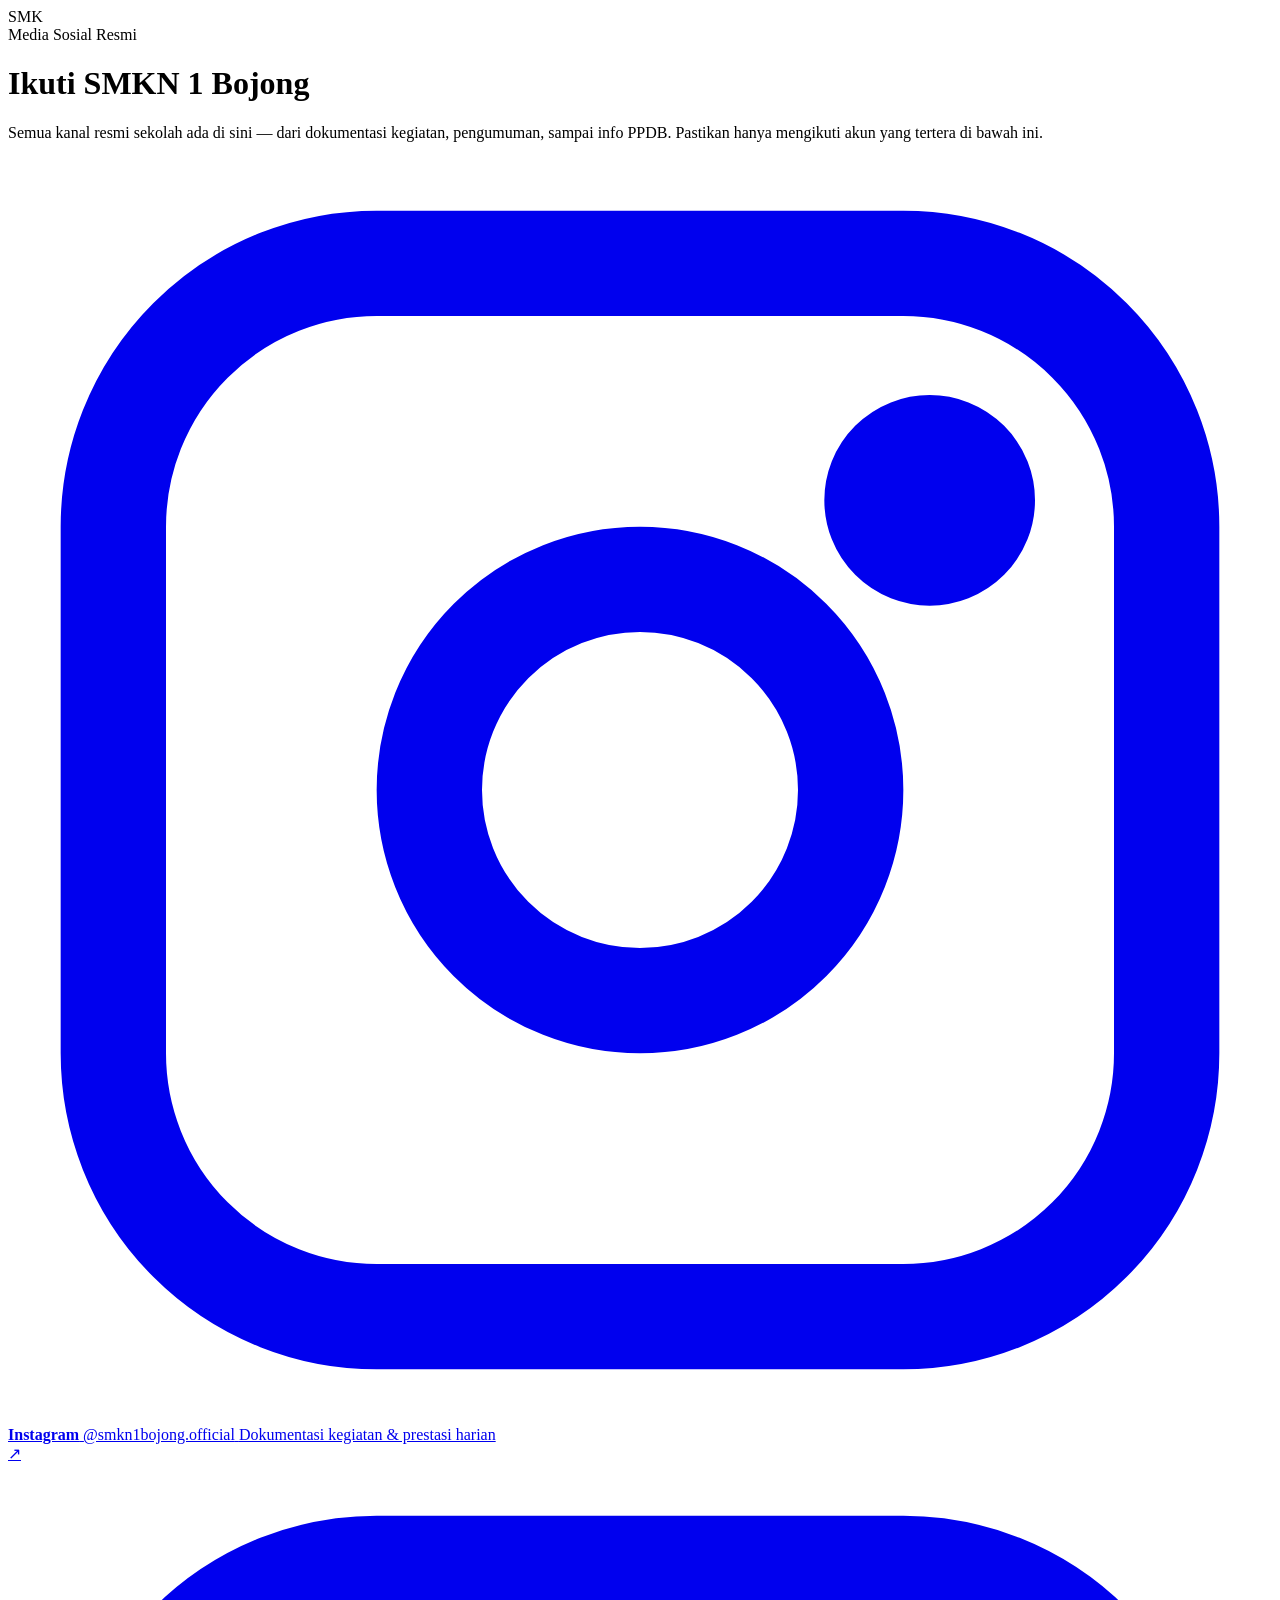
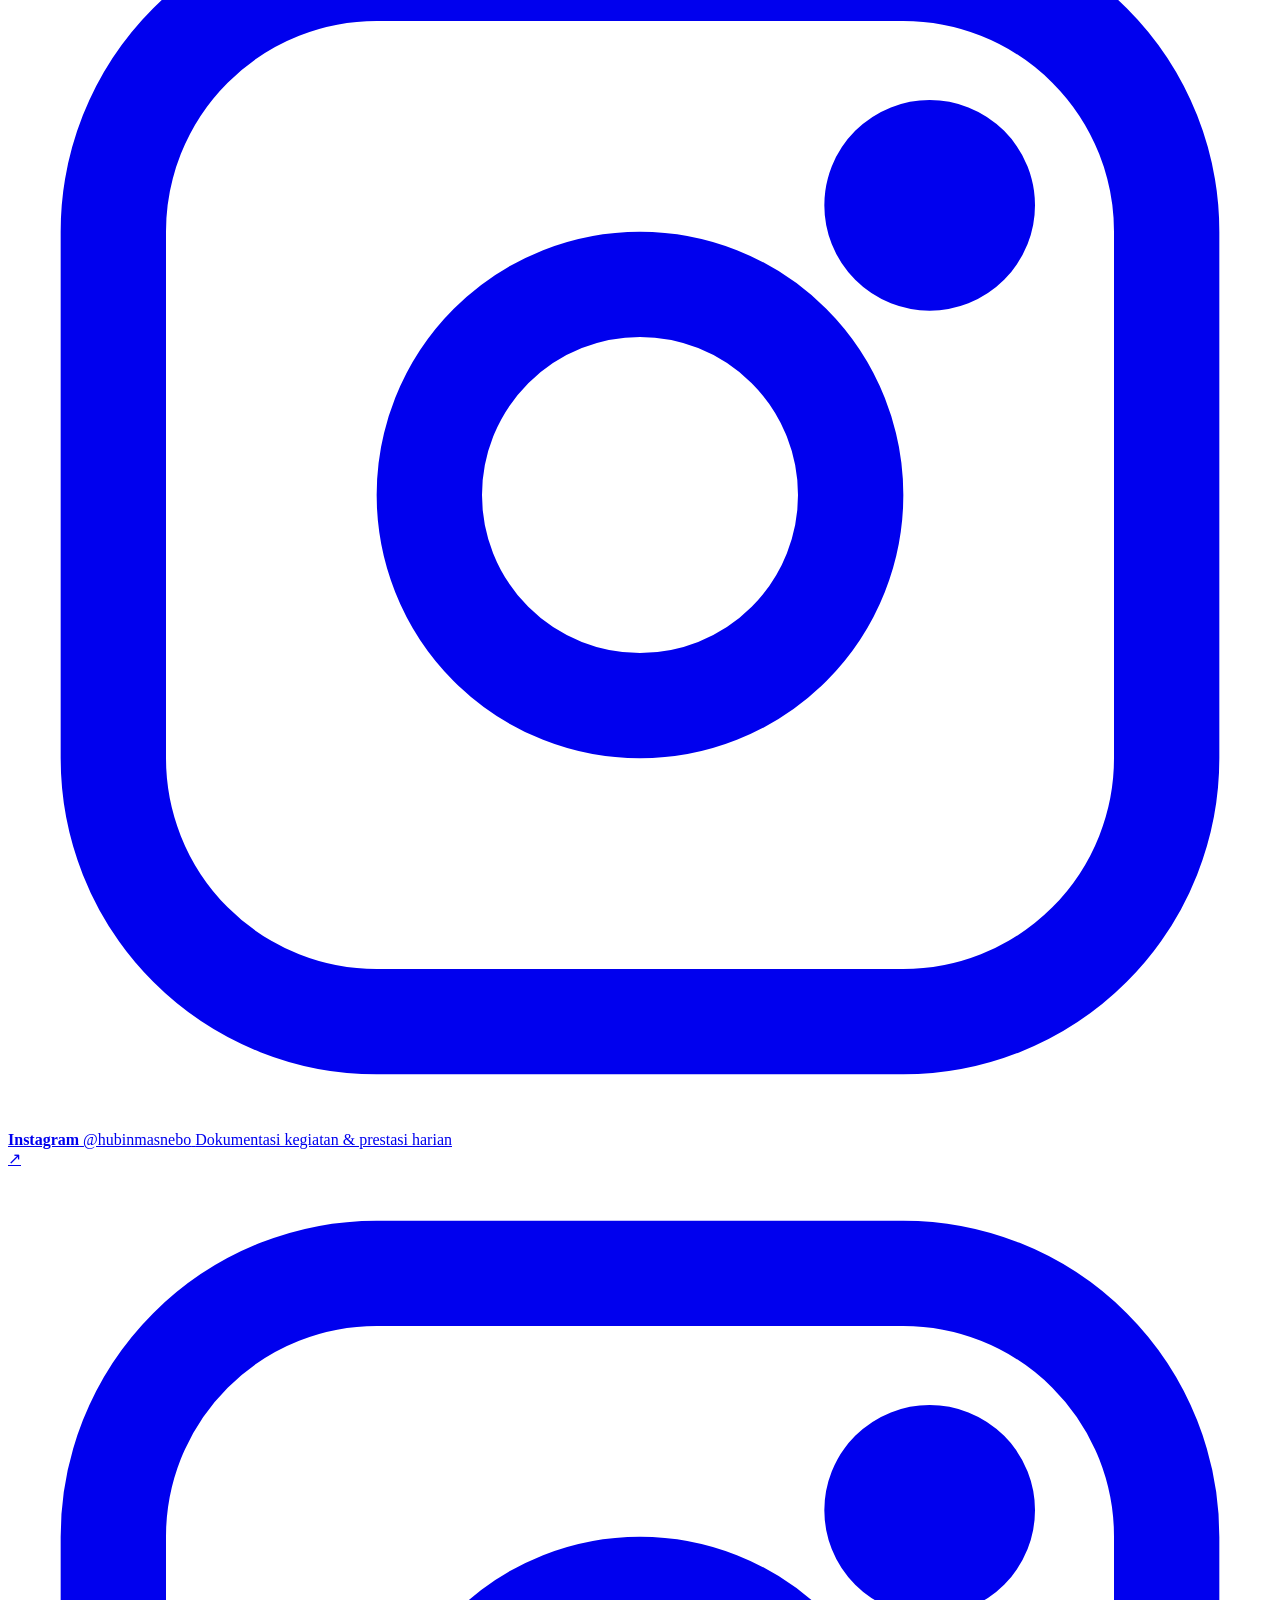
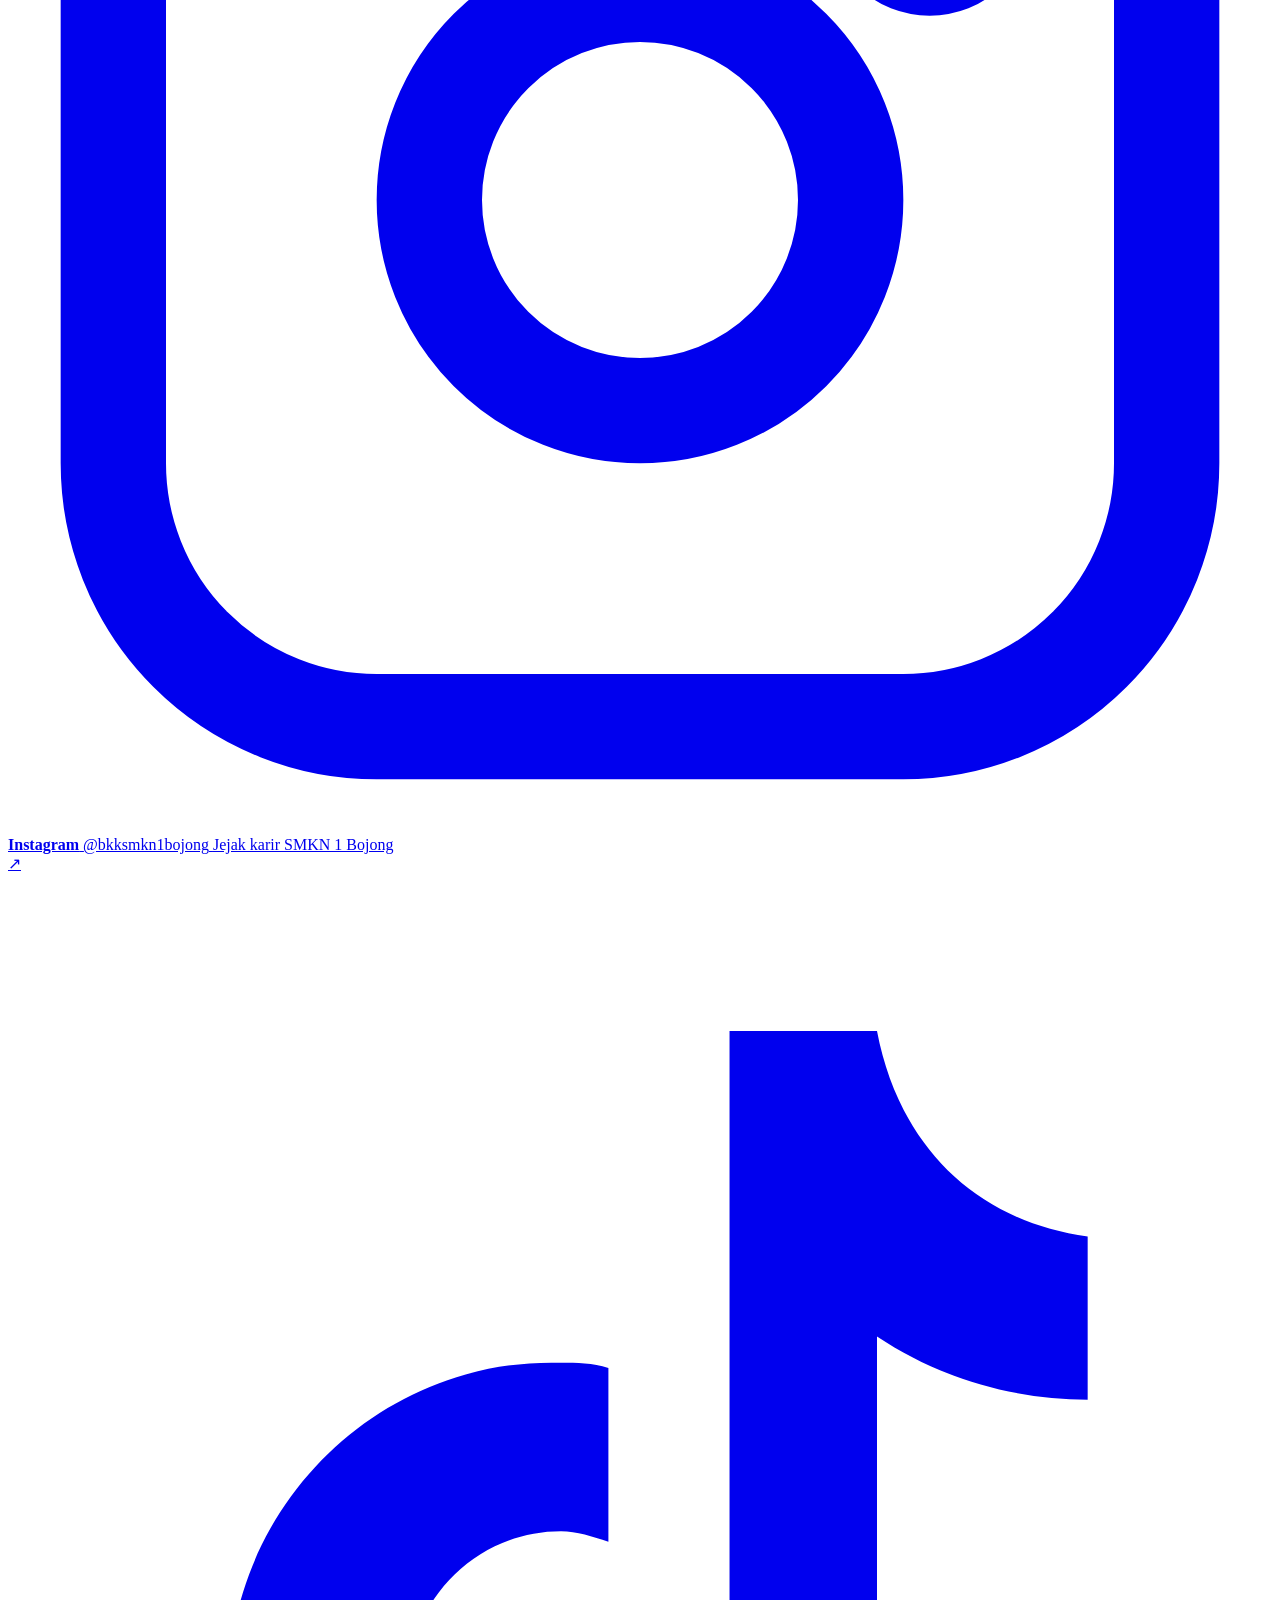
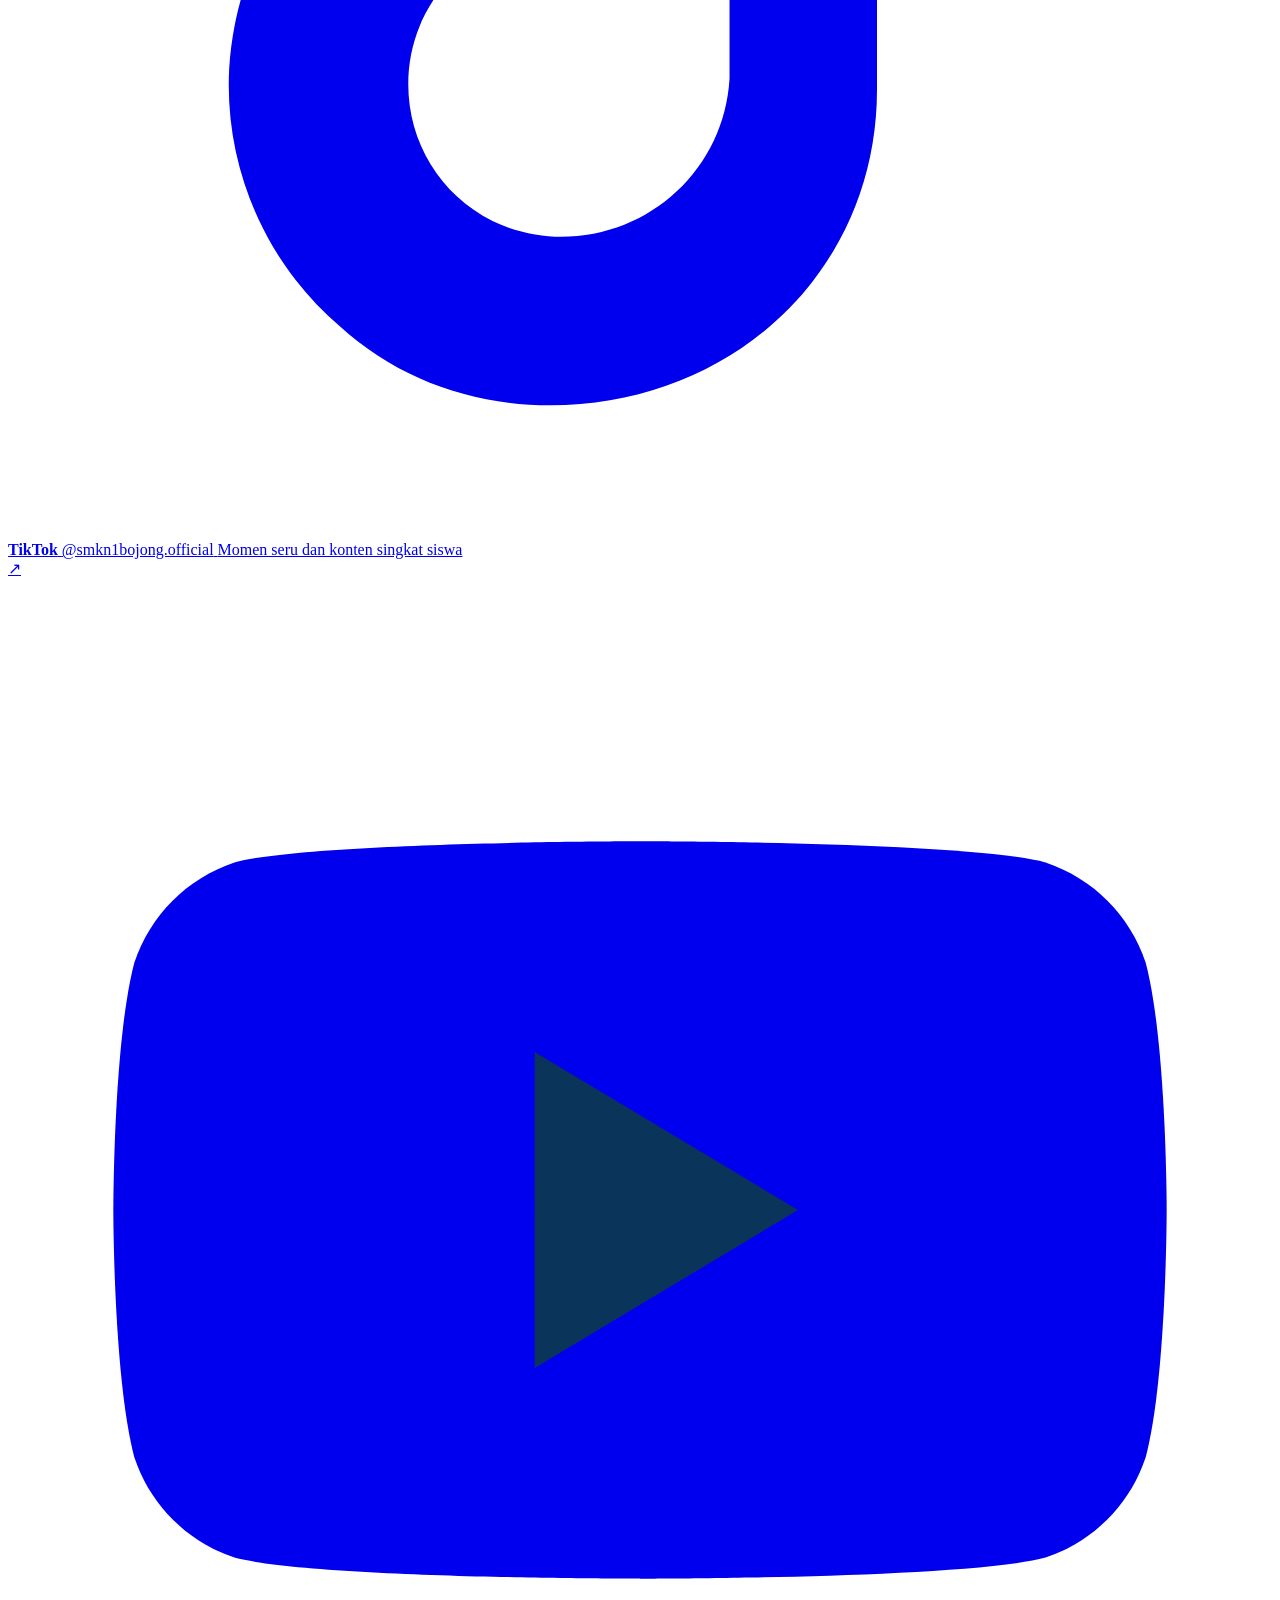
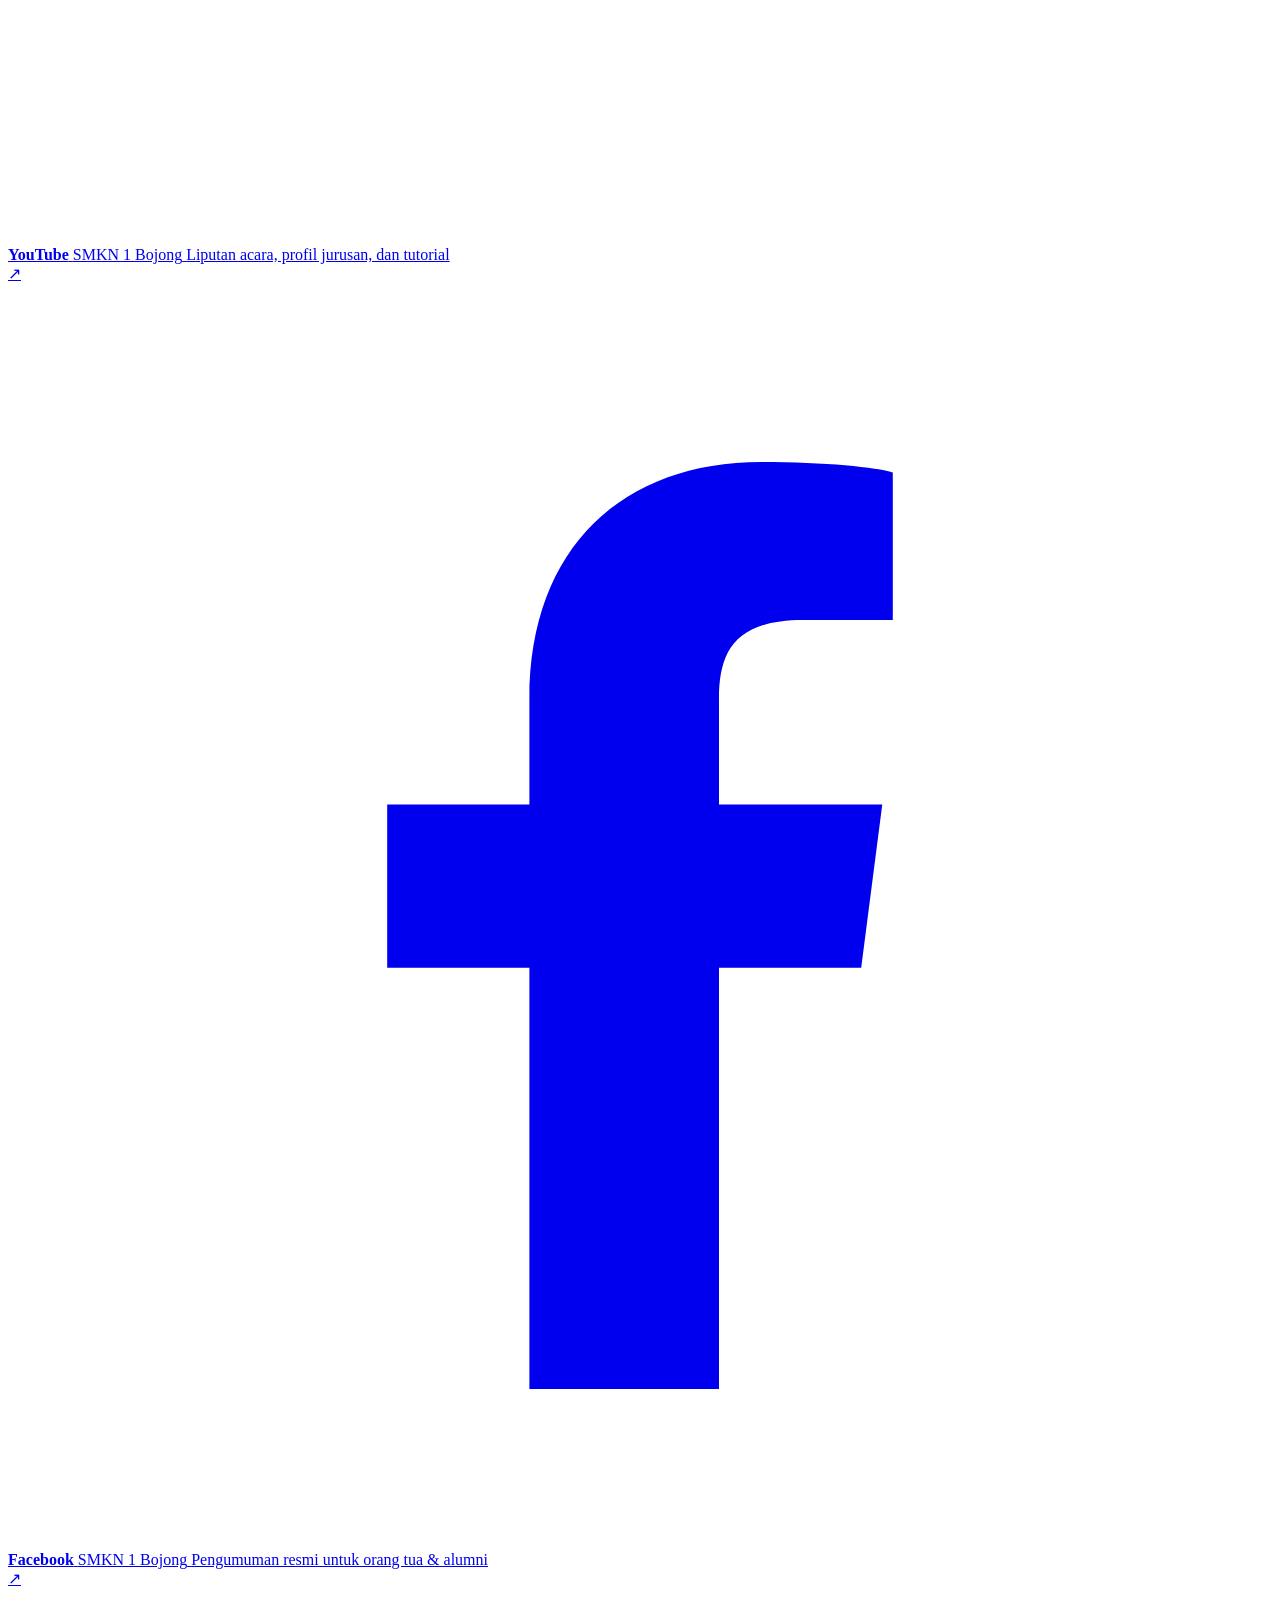
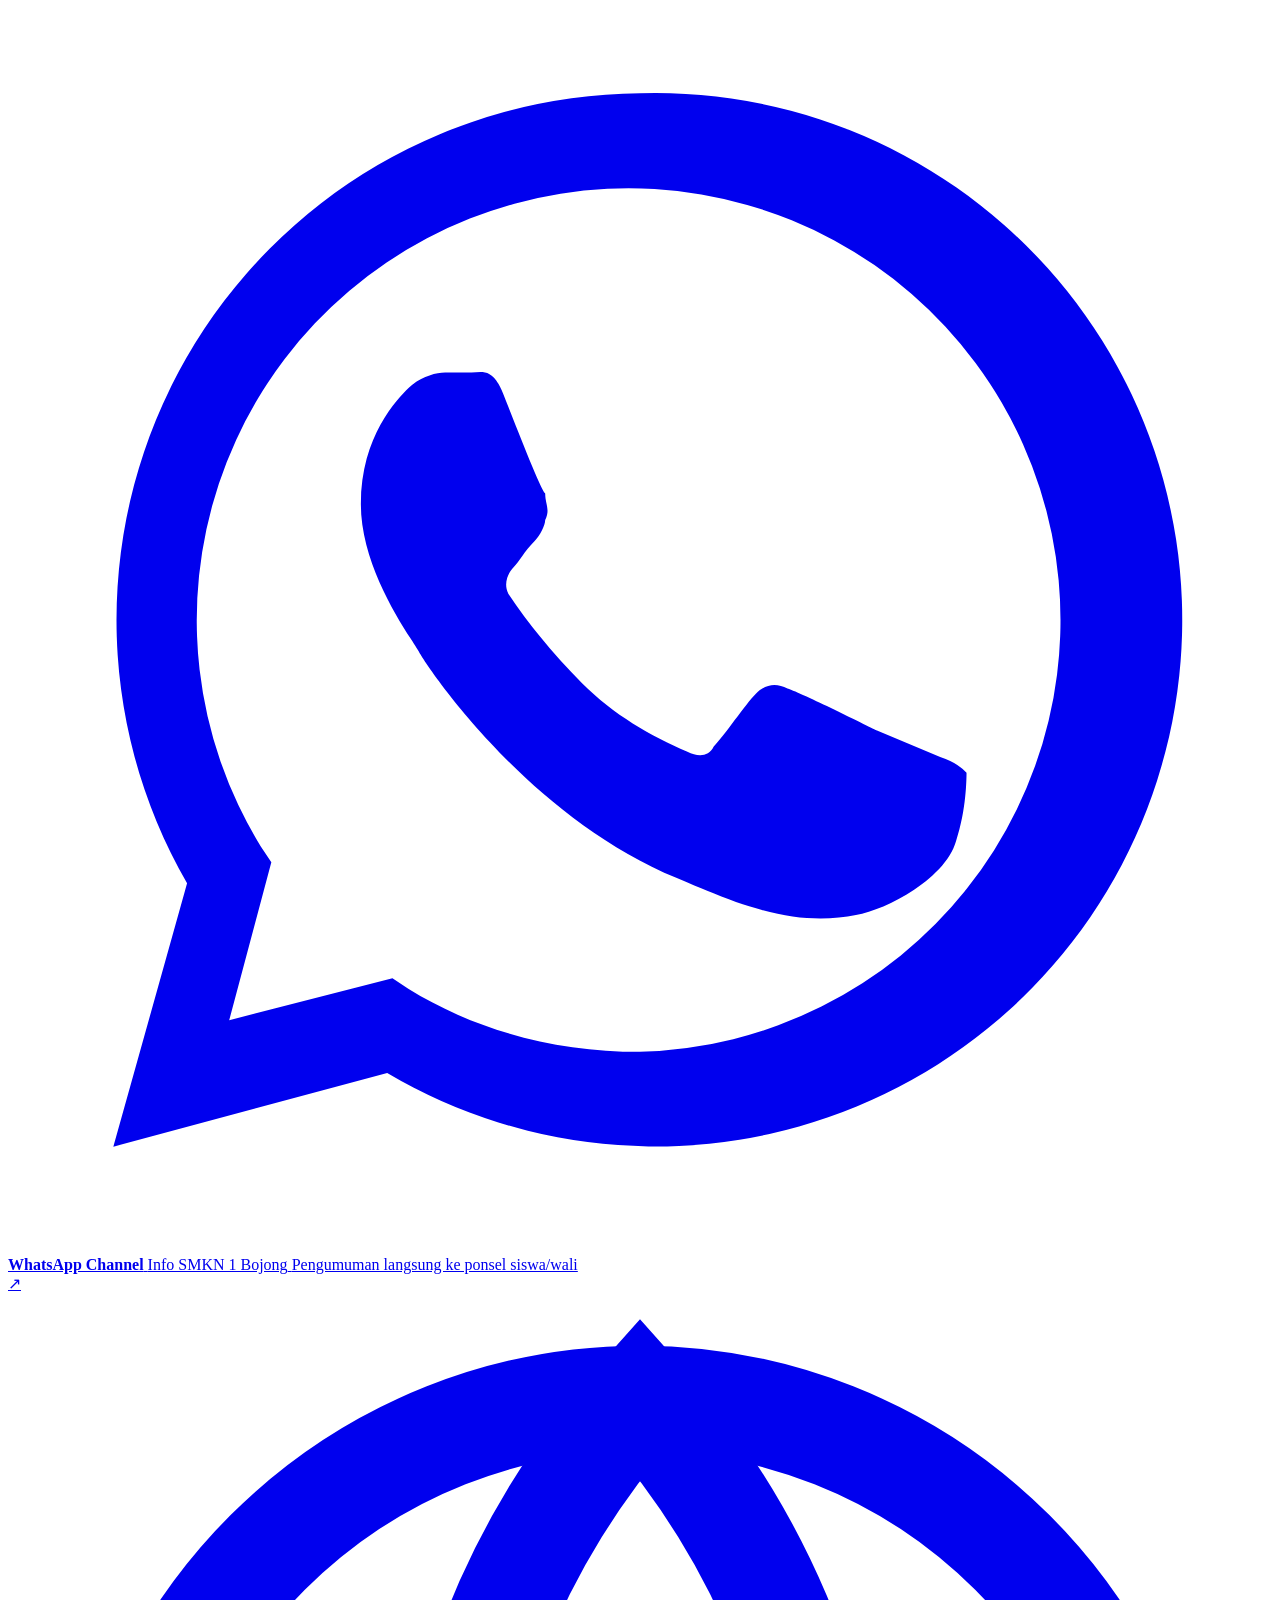
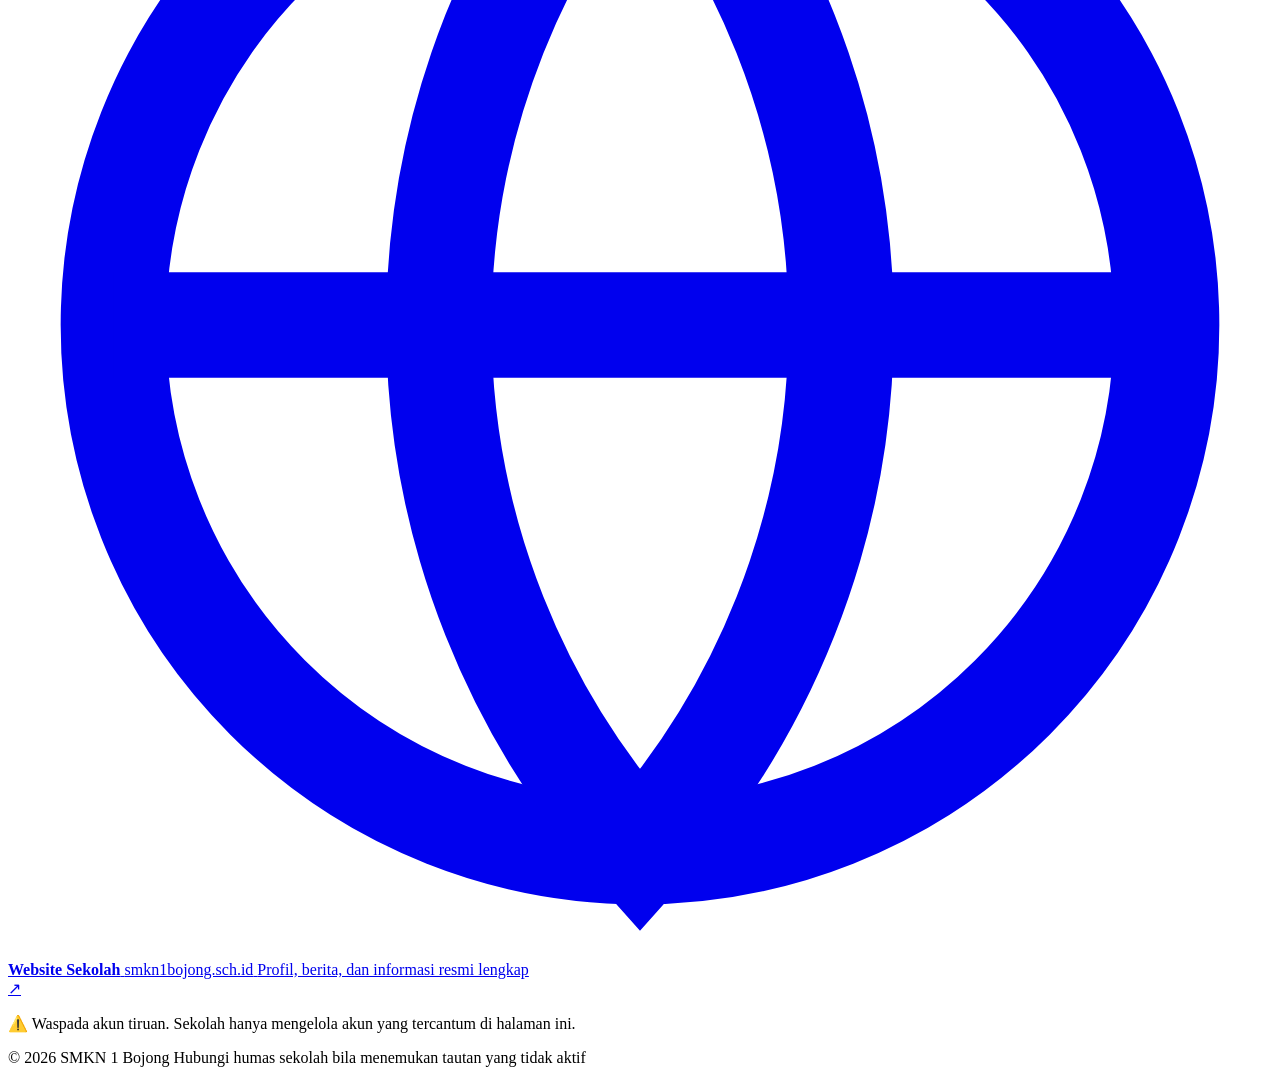
==== medsos.html @ 68f9e0ee "Add files via upload" ====
<!DOCTYPE html>
<html lang="id">
<head>
<meta charset="UTF-8">
<meta name="viewport" content="width=device-width, initial-scale=1.0">
<meta name="theme-color" content="#0F4C81">
<title>Media Sosial - SMKN 1 Bojong</title>
<link rel="preconnect" href="https://fonts.googleapis.com">
<link href="https://fonts.googleapis.com/css2?family=Sora:wght@400;600;700;800&family=Inter:wght@400;500;600&family=IBM+Plex+Mono:wght@500;600&display=swap" rel="stylesheet">
<link rel="stylesheet" href="medsos.css">
</head>
<body>

<header class="hero">
  <div class="hero__crest">SMK</div>
  <span class="hero__eyebrow">Media Sosial Resmi</span>
  <h1>Ikuti SMKN 1 Bojong</h1>
  <p>Semua kanal resmi sekolah ada di sini — dari dokumentasi kegiatan, pengumuman, sampai info PPDB. Pastikan hanya mengikuti akun yang tertera di bawah ini.</p>
</header>

<main>
  <div class="medsos-grid">

    <a class="medsos" href="https://www.instagram.com/smkn1bojong.official?igsi=bnpsZ3p3Z3dianY4" target="_blank" rel="noopener" data-platform="instagram">
      <span class="medsos__ikon medsos__ikon--instagram">
        <svg viewBox="0 0 24 24" fill="none" stroke="currentColor" stroke-width="2"><rect x="2" y="2" width="20" height="20" rx="5"/><circle cx="12" cy="12" r="4"/><circle cx="17.5" cy="6.5" r="1"/></svg>
      </span>
      <div class="medsos__teks">
        <strong>Instagram</strong>
        <span class="medsos__handle">@smkn1bojong.official</span>
        <span class="medsos__desk">Dokumentasi kegiatan &amp; prestasi harian</span>
      </div>
      <span class="medsos__panah">↗</span>
    </a>

    <a class="medsos" href="https://www.instagram.com/hubinmasnebo?igsi=MXhoZ3d2ejBvMnZveQ== target="_blank" rel="noopener" data-platform="instagram">
      <span class="medsos__ikon medsos__ikon--instagram">
        <svg viewBox="0 0 24 24" fill="none" stroke="currentColor" stroke-width="2"><rect x="2" y="2" width="20" height="20" rx="5"/><circle cx="12" cy="12" r="4"/><circle cx="17.5" cy="6.5" r="1"/></svg>
      </span>
      <div class="medsos__teks">
        <strong>Instagram</strong>
        <span class="medsos__handle">@hubinmasnebo</span>
        <span class="medsos__desk">Dokumentasi kegiatan &amp; prestasi harian</span>
      </div>
      <span class="medsos__panah">↗</span>
    </a>

    <a class="medsos" href="https://www.instagram.com/bkksmkn1bojong?igsi=MWU1czJzcWpsN3BhYQ=="_blank" rel="noopener" data-platform="instagram">
      <span class="medsos__ikon medsos__ikon--instagram">
        <svg viewBox="0 0 24 24" fill="none" stroke="currentColor" stroke-width="2"><rect x="2" y="2" width="20" height="20" rx="5"/><circle cx="12" cy="12" r="4"/><circle cx="17.5" cy="6.5" r="1"/></svg>
      </span>
      <div class="medsos__teks">
        <strong>Instagram</strong>
        <span class="medsos__handle">@bkksmkn1bojong</span>
        <span class="medsos__desk">Jejak karir SMKN 1 Bojong</span>
      </div>
      <span class="medsos__panah">↗</span>
    </a>

    <a class="medsos" href="https://www.tiktok.com/@smkn1bojong.official?_r=1&_t=ZS-99DjdnnsnJf" target="_blank" rel="noopener" data-platform="tiktok">
      <span class="medsos__ikon medsos__ikon--tiktok">
        <svg viewBox="0 0 24 24" fill="currentColor"><path d="M16.5 3c.4 2.1 1.8 3.6 4 3.9v3.1c-1.4 0-2.8-.4-4-1.2v6.7c0 3.5-2.8 6-6.2 6-1.5 0-2.9-.5-4-1.5-1.4-1.2-2.2-3-2.1-4.9.2-3.3 3-5.9 6.3-5.8.3 0 .6 0 .9.1v3.3c-.3-.1-.6-.2-.9-.2-1.6 0-2.9 1.3-2.9 2.9 0 1.1.6 2.1 1.6 2.6.4.2.9.3 1.3.3 1.7 0 3.1-1.3 3.2-3V3h2.8z"/></svg>
      </span>
      <div class="medsos__teks">
        <strong>TikTok</strong>
        <span class="medsos__handle">@smkn1bojong.official</span>
        <span class="medsos__desk">Momen seru dan konten singkat siswa</span>
      </div>
      <span class="medsos__panah">↗</span>
    </a>

    <a class="medsos" href="https://youtube.com/@smknegeri1bojong282?si=68j4pOrrlS11ErLo" target="_blank" rel="noopener" data-platform="youtube">
      <span class="medsos__ikon medsos__ikon--youtube">
        <svg viewBox="0 0 24 24" fill="currentColor"><path d="M22 12s0-3.2-.4-4.7c-.3-.9-1-1.6-1.9-1.9C18.2 5 12 5 12 5s-6.2 0-7.7.4c-.9.3-1.6 1-1.9 1.9C2 8.8 2 12 2 12s0 3.2.4 4.7c.3.9 1 1.6 1.9 1.9C5.8 19 12 19 12 19s6.2 0 7.7-.4c.9-.3 1.6-1 1.9-1.9.4-1.5.4-4.7.4-4.7z" stroke="none"/><path d="M10 9l5 3-5 3V9z" fill="#0A3459" stroke="none"/></svg>
      </span>
      <div class="medsos__teks">
        <strong>YouTube</strong>
        <span class="medsos__handle">SMKN 1 Bojong</span>
        <span class="medsos__desk">Liputan acara, profil jurusan, dan tutorial</span>
      </div>
      <span class="medsos__panah">↗</span>
    </a>

    <a class="medsos" href="https://www.facebook.com/profile.php?id=100068808294827" target="_blank" rel="noopener" data-platform="facebook">
      <span class="medsos__ikon medsos__ikon--facebook">
        <svg viewBox="0 0 24 24" fill="currentColor"><path d="M13.5 21v-8h2.7l.4-3.1h-3.1V7.9c0-.9.3-1.5 1.6-1.5h1.7V3.6C16.5 3.5 15.5 3.4 14.3 3.4c-2.6 0-4.4 1.6-4.4 4.5v2h-2.7v3.1h2.7v8h3.6z"/></svg>
      </span>
      <div class="medsos__teks">
        <strong>Facebook</strong>
        <span class="medsos__handle">SMKN 1 Bojong</span>
        <span class="medsos__desk">Pengumuman resmi untuk orang tua &amp; alumni</span>
      </div>
      <span class="medsos__panah">↗</span>
    </a>

    <a class="medsos" href="https://whatsapp.com/channel/0029VamTYRaDuMRWZS5Vcu0D" target="_blank" rel="noopener" data-platform="whatsapp">
      <span class="medsos__ikon medsos__ikon--whatsapp">
        <svg viewBox="0 0 24 24" fill="currentColor"><path d="M12 2a10 10 0 0 0-8.6 15L2 22l5.2-1.4A10 10 0 1 0 12 2zm0 18.2c-1.6 0-3.1-.4-4.4-1.2l-.3-.2-3.1.8.8-3-.2-.3A8.2 8.2 0 1 1 12 20.2zm4.5-6.1c-.2-.1-1.4-.7-1.7-.8-.2-.1-.4-.1-.6.1-.2.2-.6.8-.8 1-.1.2-.3.2-.5.1-.7-.3-1.4-.7-2-1.3-.5-.5-1-1.1-1.4-1.7-.1-.2 0-.4.1-.5.1-.1.2-.3.4-.5.1-.1.2-.3.2-.4.1-.2 0-.3 0-.5-.1-.1-.6-1.4-.8-1.9-.2-.5-.4-.4-.6-.4h-.5c-.2 0-.5.1-.7.3-.2.2-.9.9-.9 2.2s1 2.6 1.1 2.8c.1.2 2 3.1 4.9 4.3.7.3 1.2.5 1.6.6.7.2 1.3.2 1.8.1.6-.1 1.7-.7 1.9-1.4.2-.6.2-1.2.2-1.3-.1-.1-.2-.2-.5-.3z"/></svg>
      </span>
      <div class="medsos__teks">
        <strong>WhatsApp Channel</strong>
        <span class="medsos__handle">Info SMKN 1 Bojong</span>
        <span class="medsos__desk">Pengumuman langsung ke ponsel siswa/wali</span>
      </div>
      <span class="medsos__panah">↗</span>
    </a>

    <a class="medsos" href="#" target="_blank" rel="noopener" data-platform="website">
      <span class="medsos__ikon medsos__ikon--website">
        <svg viewBox="0 0 24 24" fill="none" stroke="currentColor" stroke-width="2"><circle cx="12" cy="12" r="10"/><line x1="2" y1="12" x2="22" y2="12"/><path d="M12 2a15 15 0 0 1 0 20 15 15 0 0 1 0-20z"/></svg>
      </span>
      <div class="medsos__teks">
        <strong>Website Sekolah</strong>
        <span class="medsos__handle">smkn1bojong.sch.id</span>
        <span class="medsos__desk">Profil, berita, dan informasi resmi lengkap</span>
      </div>
      <span class="medsos__panah">↗</span>
    </a>

  </div>

  <p class="peringatan">⚠️ Waspada akun tiruan. Sekolah hanya mengelola akun yang tercantum di halaman ini.</p>
</main>

<footer class="foot">
  <span>&copy; <span id="year"></span> SMKN 1 Bojong</span>
  <span>Hubungi humas sekolah bila menemukan tautan yang tidak aktif</span>
</footer>

<script>document.getElementById("year").textContent = new Date().getFullYear();</script>
</body>

</html>
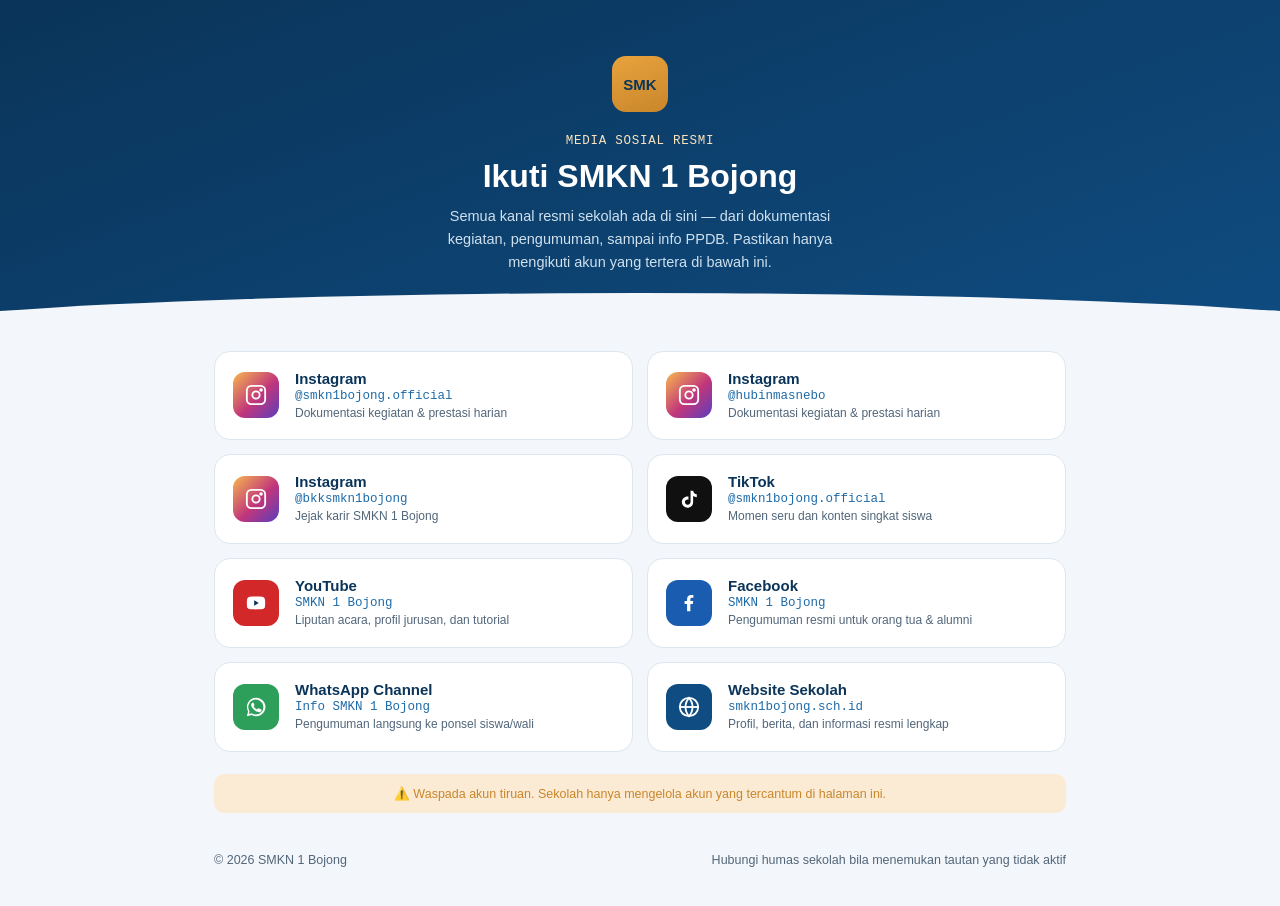
==== commit df17713a: "Update medsos.html" ====
--- a/medsos.html
+++ b/medsos.html
@@ -7,7 +7,7 @@
 <title>Media Sosial - SMKN 1 Bojong</title>
 <link rel="preconnect" href="https://fonts.googleapis.com">
 <link href="https://fonts.googleapis.com/css2?family=Sora:wght@400;600;700;800&family=Inter:wght@400;500;600&family=IBM+Plex+Mono:wght@500;600&display=swap" rel="stylesheet">
-<link rel="stylesheet" href="medsos.css">
+<link rel="stylesheet" href="Medsos.css">
 </head>
 <body>
 
--- a/Medsos.css
+++ b/Medsos.css
@@ -0,0 +1,171 @@
+:root{
+  --navy: #0A3459;
+  --blue: #0F4C81;
+  --blue-light: #1E6BA8;
+  --gold: #E8A33D;
+  --gold-soft: #FBE4BE;
+  --amber: #C9862B;
+  --ink: #182432;
+  --ink-soft: #52667A;
+  --paper: #F3F6FA;
+  --card: #FFFFFF;
+  --line: #DDE6EF;
+
+  --display: 'Sora', sans-serif;
+  --body: 'Inter', sans-serif;
+  --mono: 'IBM Plex Mono', monospace;
+
+  --c-instagram: #C1367B;
+  --c-tiktok: #101010;
+  --c-youtube: #D3282A;
+  --c-facebook: #1A5CB0;
+  --c-whatsapp: #2E9E5B;
+  --c-website: var(--blue);
+}
+
+*{ box-sizing: border-box; }
+body{
+  margin: 0;
+  font-family: var(--body);
+  background: var(--paper);
+  color: var(--ink);
+  -webkit-font-smoothing: antialiased;
+}
+h1{ font-family: var(--display); margin: 0; }
+
+/* ---------- Hero ---------- */
+.hero{
+  background: linear-gradient(160deg, var(--navy) 0%, var(--blue) 100%);
+  color: #fff;
+  text-align: center;
+  padding: 56px 24px 68px;
+  position: relative;
+  overflow: hidden;
+}
+.hero::after{
+  content: "";
+  position: absolute;
+  inset: auto 0 0 0;
+  height: 50px;
+  background: var(--paper);
+  border-radius: 50% 50% 0 0 / 100% 100% 0 0;
+  transform: scaleX(1.3);
+}
+.hero__crest{
+  width: 56px; height: 56px;
+  margin: 0 auto 18px;
+  border-radius: 14px;
+  background: linear-gradient(160deg, var(--gold), var(--amber));
+  display: grid; place-items: center;
+  font-family: var(--display); font-weight: 800; color: var(--navy); font-size: 15px;
+}
+.hero__eyebrow{
+  display: inline-block;
+  font-family: var(--mono);
+  font-size: 12.5px;
+  letter-spacing: .06em;
+  color: var(--gold-soft);
+  text-transform: uppercase;
+  margin-bottom: 10px;
+}
+.hero h1{ font-size: 32px; margin-bottom: 10px; }
+.hero p{ color: #CFE0EE; max-width: 50ch; margin: 0 auto; font-size: 14.5px; line-height: 1.6; }
+
+/* ---------- Grid ---------- */
+main{
+  max-width: 900px;
+  margin: 0 auto;
+  padding: 8px 24px 20px;
+  position: relative;
+  z-index: 1;
+}
+
+.medsos-grid{
+  display: grid;
+  grid-template-columns: 1fr 1fr;
+  gap: 14px;
+}
+
+.medsos{
+  display: flex;
+  align-items: center;
+  gap: 16px;
+  background: var(--card);
+  border: 1px solid var(--line);
+  border-radius: 16px;
+  padding: 18px;
+  text-decoration: none;
+  color: inherit;
+  position: relative;
+  transition: transform .15s ease, box-shadow .15s ease, border-color .15s ease;
+}
+.medsos:hover{
+  transform: translateY(-3px);
+  box-shadow: 0 18px 32px -20px rgba(10,52,89,.35);
+  border-color: var(--blue-light);
+}
+
+.medsos__ikon{
+  flex-shrink: 0;
+  width: 46px; height: 46px;
+  border-radius: 12px;
+  display: grid;
+  place-items: center;
+  color: #fff;
+}
+.medsos__ikon svg{ width: 22px; height: 22px; }
+
+.medsos__ikon--instagram{ background: linear-gradient(135deg, #F7B84D, var(--c-instagram) 55%, #5A3EBE); }
+.medsos__ikon--tiktok{ background: var(--c-tiktok); }
+.medsos__ikon--youtube{ background: var(--c-youtube); }
+.medsos__ikon--facebook{ background: var(--c-facebook); }
+.medsos__ikon--whatsapp{ background: var(--c-whatsapp); }
+.medsos__ikon--website{ background: var(--c-website); }
+
+.medsos__teks{ display: flex; flex-direction: column; gap: 2px; min-width: 0; }
+.medsos__teks strong{ font-family: var(--display); font-size: 15px; color: var(--navy); }
+.medsos__handle{ font-family: var(--mono); font-size: 12.5px; color: var(--blue-light); }
+.medsos__desk{ font-size: 12px; color: var(--ink-soft); line-height: 1.4; }
+
+.medsos__panah{
+  margin-left: auto;
+  color: var(--ink-soft);
+  font-size: 15px;
+  opacity: 0;
+  transition: opacity .15s ease, transform .15s ease;
+}
+.medsos:hover .medsos__panah{ opacity: 1; transform: translate(2px, -2px); }
+
+.peringatan{
+  text-align: center;
+  font-size: 12.5px;
+  color: var(--amber);
+  background: #FBEBD4;
+  border-radius: 10px;
+  padding: 12px 16px;
+  margin: 22px 0 0;
+}
+
+/* ---------- Footer ---------- */
+.foot{
+  display: flex;
+  justify-content: space-between;
+  max-width: 900px;
+  margin: 0 auto;
+  padding: 20px 24px 36px;
+  font-size: 12.5px;
+  color: var(--ink-soft);
+}
+
+/* ---------- Responsive ---------- */
+@media (max-width: 640px){
+  .hero{ padding: 44px 20px 60px; }
+  .hero h1{ font-size: 26px; }
+  main{ padding: 8px 18px 16px; }
+  .medsos-grid{ grid-template-columns: 1fr; }
+  .foot{ flex-direction: column; gap: 6px; padding: 16px 18px 28px; }
+}
+
+@media (prefers-reduced-motion: reduce){
+  .medsos{ transition: none; }
+}
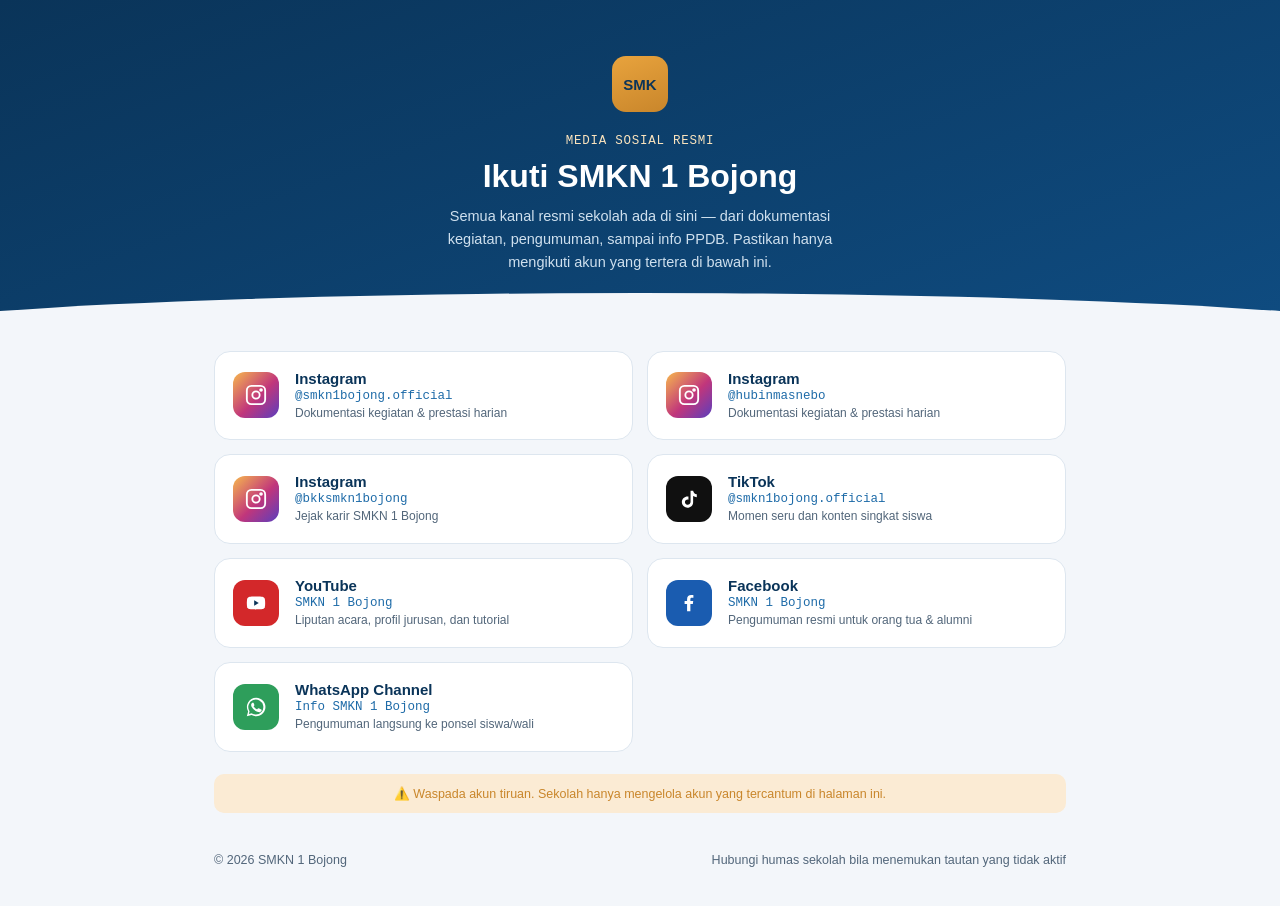
==== commit cac6d0f4: "Update medsos.html" ====
--- a/medsos.html
+++ b/medsos.html
@@ -104,18 +104,7 @@
       </div>
       <span class="medsos__panah">↗</span>
     </a>
-
-    <a class="medsos" href="#" target="_blank" rel="noopener" data-platform="website">
-      <span class="medsos__ikon medsos__ikon--website">
-        <svg viewBox="0 0 24 24" fill="none" stroke="currentColor" stroke-width="2"><circle cx="12" cy="12" r="10"/><line x1="2" y1="12" x2="22" y2="12"/><path d="M12 2a15 15 0 0 1 0 20 15 15 0 0 1 0-20z"/></svg>
-      </span>
-      <div class="medsos__teks">
-        <strong>Website Sekolah</strong>
-        <span class="medsos__handle">smkn1bojong.sch.id</span>
-        <span class="medsos__desk">Profil, berita, dan informasi resmi lengkap</span>
-      </div>
-      <span class="medsos__panah">↗</span>
-    </a>
+ 
 
   </div>
 
